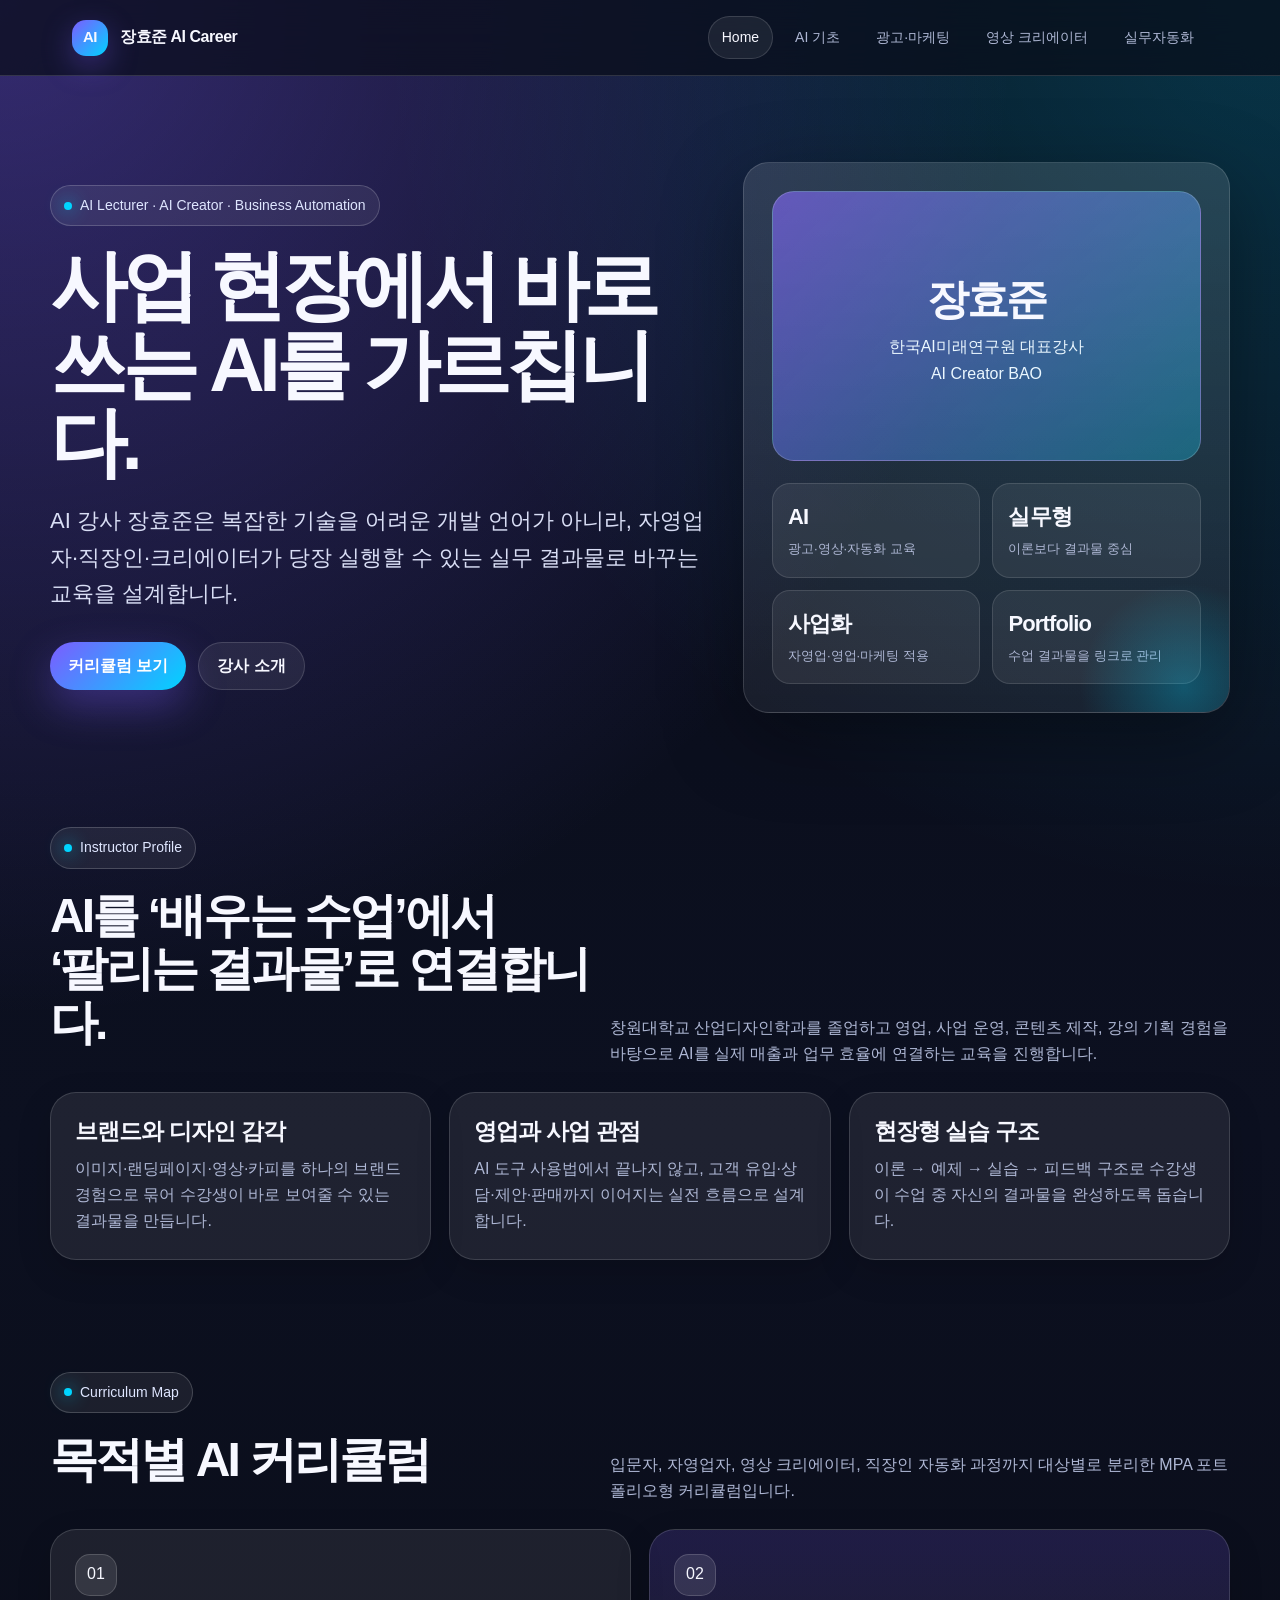
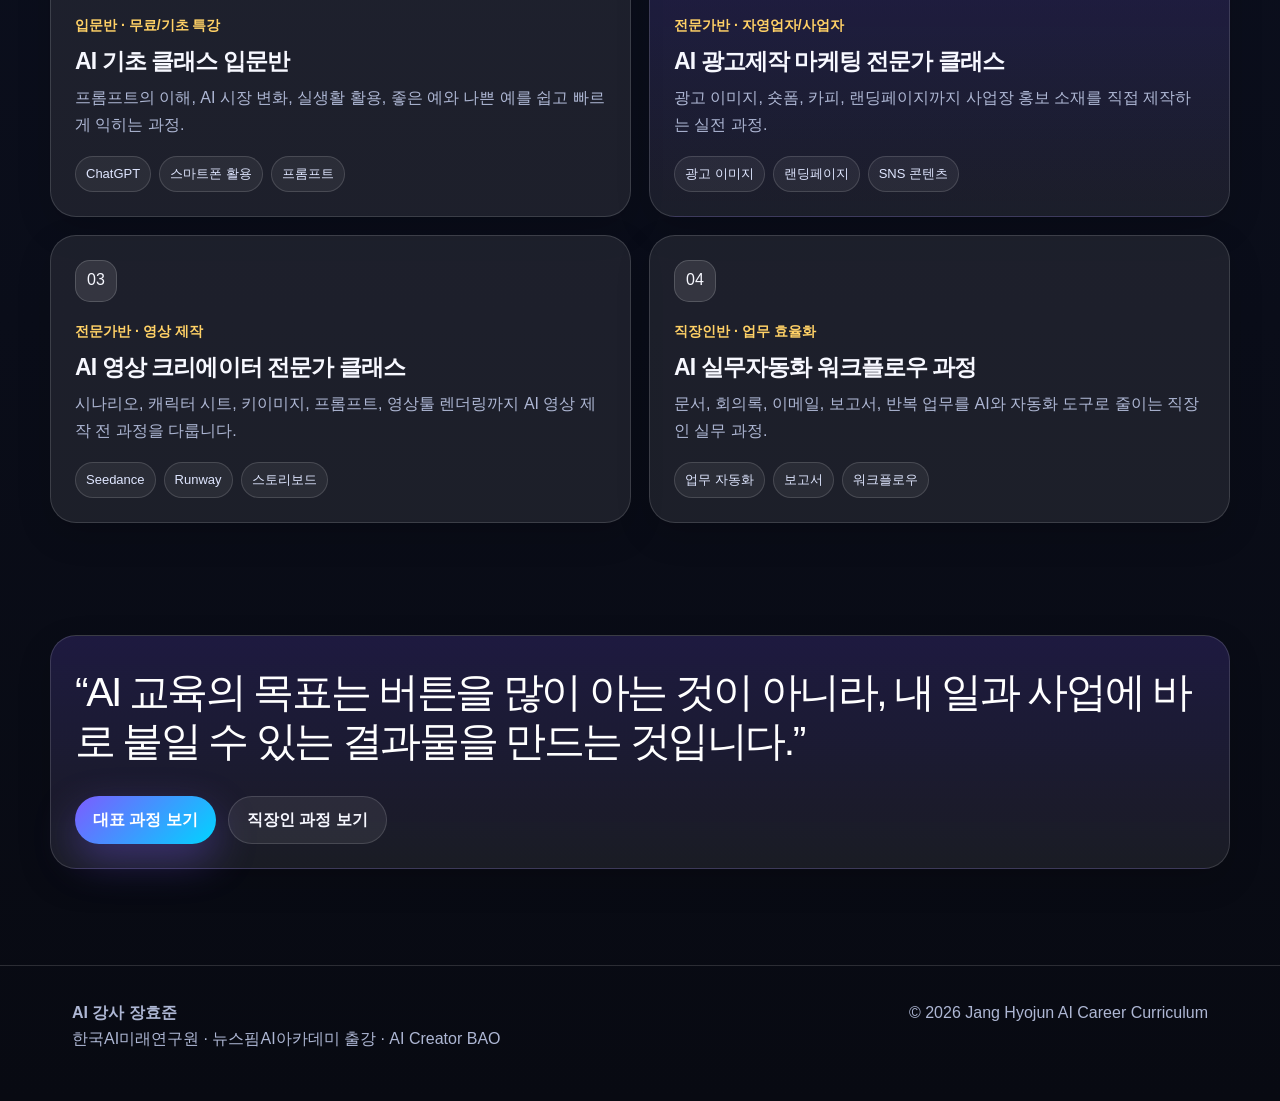
==== index.html @ ce93fe7f "Initial commit" ====
<!doctype html>
<html lang="ko">
<head>
  <meta charset="utf-8">
  <meta name="viewport" content="width=device-width, initial-scale=1">
  <title>AI 강사 장효준 | 커리어 & 커리큘럼 포트폴리오</title>
  <meta name="description" content="AI 강사 장효준의 AI 커리어, 강의 철학, 커리큘럼 포트폴리오 소개 페이지입니다.">
  <link rel="stylesheet" href="assets/css/style.css">
</head>
<body>

<header class="site-header">
  <nav class="nav">
    <a class="brand" href="index.html" aria-label="AI Career Curriculum Home">
      <span class="brand-mark">AI</span>
      <span>장효준 AI Career</span>
    </a>
    <div class="nav-links">
      <a class="active" href="index.html">Home</a>
      <a class="" href="classes/ai-basic/index.html">AI 기초</a>
      <a class="" href="classes/ai-ad-marketing/index.html">광고·마케팅</a>
      <a class="" href="classes/ai-video-creator/index.html">영상 크리에이터</a>
      <a class="" href="classes/ai-workflow/index.html">실무자동화</a>
    </div>
  </nav>
</header>
<main>
  <section class="container hero">
    <div>
      <span class="kicker">AI Lecturer · AI Creator · Business Automation</span>
      <h1>사업 현장에서 바로 쓰는 AI를 가르칩니다.</h1>
      <p class="lead">AI 강사 장효준은 복잡한 기술을 어려운 개발 언어가 아니라, 자영업자·직장인·크리에이터가 당장 실행할 수 있는 실무 결과물로 바꾸는 교육을 설계합니다.</p>
      <div class="hero-actions">
        <a class="btn primary" href="#courses">커리큘럼 보기</a>
        <a class="btn" href="#profile">강사 소개</a>
      </div>
    </div>
    <aside class="hero-card">
      <div class="profile-photo">
        <div>
          <strong>장효준</strong>
          <span>한국AI미래연구원 대표강사<br>AI Creator BAO</span>
        </div>
      </div>
      <div class="stat-grid">
        <div class="stat"><b>AI</b><span>광고·영상·자동화 교육</span></div>
        <div class="stat"><b>실무형</b><span>이론보다 결과물 중심</span></div>
        <div class="stat"><b>사업화</b><span>자영업·영업·마케팅 적용</span></div>
        <div class="stat"><b>Portfolio</b><span>수업 결과물을 링크로 관리</span></div>
      </div>
    </aside>
  </section>

  <section class="container section" id="profile">
    <div class="section-head">
      <div>
        <span class="kicker">Instructor Profile</span>
        <h2>AI를 ‘배우는 수업’에서<br>‘팔리는 결과물’로 연결합니다.</h2>
      </div>
      <p>창원대학교 산업디자인학과를 졸업하고 영업, 사업 운영, 콘텐츠 제작, 강의 기획 경험을 바탕으로 AI를 실제 매출과 업무 효율에 연결하는 교육을 진행합니다.</p>
    </div>
    <div class="grid-3">
      <article class="card">
        <h3>브랜드와 디자인 감각</h3>
        <p>이미지·랜딩페이지·영상·카피를 하나의 브랜드 경험으로 묶어 수강생이 바로 보여줄 수 있는 결과물을 만듭니다.</p>
      </article>
      <article class="card">
        <h3>영업과 사업 관점</h3>
        <p>AI 도구 사용법에서 끝나지 않고, 고객 유입·상담·제안·판매까지 이어지는 실전 흐름으로 설계합니다.</p>
      </article>
      <article class="card">
        <h3>현장형 실습 구조</h3>
        <p>이론 → 예제 → 실습 → 피드백 구조로 수강생이 수업 중 자신의 결과물을 완성하도록 돕습니다.</p>
      </article>
    </div>
  </section>

  <section class="container section" id="courses">
    <div class="section-head">
      <div>
        <span class="kicker">Curriculum Map</span>
        <h2>목적별 AI 커리큘럼</h2>
      </div>
      <p>입문자, 자영업자, 영상 크리에이터, 직장인 자동화 과정까지 대상별로 분리한 MPA 포트폴리오형 커리큘럼입니다.</p>
    </div>
    <div class="grid-2">
      <a class="card course-card" href="classes/ai-basic/index.html">
        <div>
          <div class="course-number">01</div>
          <div class="course-meta">입문반 · 무료/기초 특강</div>
          <h3>AI 기초 클래스 입문반</h3>
          <p>프롬프트의 이해, AI 시장 변화, 실생활 활용, 좋은 예와 나쁜 예를 쉽고 빠르게 익히는 과정.</p>
        </div>
        <div class="tag-row"><span class="tag">ChatGPT</span><span class="tag">스마트폰 활용</span><span class="tag">프롬프트</span></div>
      </a>
      <a class="card course-card highlight" href="classes/ai-ad-marketing/index.html">
        <div>
          <div class="course-number">02</div>
          <div class="course-meta">전문가반 · 자영업자/사업자</div>
          <h3>AI 광고제작 마케팅 전문가 클래스</h3>
          <p>광고 이미지, 숏폼, 카피, 랜딩페이지까지 사업장 홍보 소재를 직접 제작하는 실전 과정.</p>
        </div>
        <div class="tag-row"><span class="tag">광고 이미지</span><span class="tag">랜딩페이지</span><span class="tag">SNS 콘텐츠</span></div>
      </a>
      <a class="card course-card" href="classes/ai-video-creator/index.html">
        <div>
          <div class="course-number">03</div>
          <div class="course-meta">전문가반 · 영상 제작</div>
          <h3>AI 영상 크리에이터 전문가 클래스</h3>
          <p>시나리오, 캐릭터 시트, 키이미지, 프롬프트, 영상툴 렌더링까지 AI 영상 제작 전 과정을 다룹니다.</p>
        </div>
        <div class="tag-row"><span class="tag">Seedance</span><span class="tag">Runway</span><span class="tag">스토리보드</span></div>
      </a>
      <a class="card course-card" href="classes/ai-workflow/index.html">
        <div>
          <div class="course-number">04</div>
          <div class="course-meta">직장인반 · 업무 효율화</div>
          <h3>AI 실무자동화 워크플로우 과정</h3>
          <p>문서, 회의록, 이메일, 보고서, 반복 업무를 AI와 자동화 도구로 줄이는 직장인 실무 과정.</p>
        </div>
        <div class="tag-row"><span class="tag">업무 자동화</span><span class="tag">보고서</span><span class="tag">워크플로우</span></div>
      </a>
    </div>
  </section>

  <section class="container section">
    <div class="card highlight">
      <p class="big-quote">“AI 교육의 목표는 버튼을 많이 아는 것이 아니라, 내 일과 사업에 바로 붙일 수 있는 결과물을 만드는 것입니다.”</p>
      <div class="hero-actions">
        <a class="btn primary" href="classes/ai-ad-marketing/index.html">대표 과정 보기</a>
        <a class="btn" href="classes/ai-workflow/index.html">직장인 과정 보기</a>
      </div>
    </div>
  </section>
</main>

<footer class="footer">
  <div class="footer-inner">
    <div>
      <strong>AI 강사 장효준</strong><br>
      한국AI미래연구원 · 뉴스핌AI아카데미 출강 · AI Creator BAO
    </div>
    <div>© <span data-year></span> Jang Hyojun AI Career Curriculum</div>
  </div>
</footer>
<script src="assets/js/main.js"></script>

</body>
</html>
---- assets/css/style.css ----
:root {
  --bg: #0c1020;
  --bg-soft: #11172b;
  --card: rgba(255,255,255,0.08);
  --card-strong: rgba(255,255,255,0.13);
  --text: #f7f8ff;
  --muted: #aeb7d4;
  --line: rgba(255,255,255,0.14);
  --accent: #7c5cff;
  --accent-2: #00d4ff;
  --accent-3: #ffd166;
  --danger: #ff6b6b;
  --radius: 26px;
  --shadow: 0 24px 80px rgba(0,0,0,0.35);
  --max: 1180px;
}

* { box-sizing: border-box; }
html { scroll-behavior: smooth; }
body {
  margin: 0;
  font-family: Pretendard, -apple-system, BlinkMacSystemFont, "Segoe UI", "Noto Sans KR", Arial, sans-serif;
  color: var(--text);
  background:
    radial-gradient(circle at top left, rgba(124,92,255,0.38), transparent 34%),
    radial-gradient(circle at top right, rgba(0,212,255,0.20), transparent 30%),
    linear-gradient(180deg, #090d1a 0%, #0c1020 42%, #080a12 100%);
  line-height: 1.65;
}
a { color: inherit; text-decoration: none; }
img { max-width: 100%; display: block; }

.site-header {
  position: sticky;
  top: 0;
  z-index: 20;
  backdrop-filter: blur(18px);
  background: rgba(9,13,26,0.72);
  border-bottom: 1px solid var(--line);
}
.nav {
  max-width: var(--max);
  margin: 0 auto;
  padding: 16px 22px;
  display: flex;
  align-items: center;
  justify-content: space-between;
  gap: 20px;
}
.brand {
  display: flex;
  align-items: center;
  gap: 12px;
  font-weight: 800;
  letter-spacing: -0.03em;
}
.brand-mark {
  width: 36px;
  height: 36px;
  border-radius: 14px;
  display: grid;
  place-items: center;
  background: linear-gradient(135deg, var(--accent), var(--accent-2));
  box-shadow: 0 10px 30px rgba(124,92,255,0.35);
  font-size: 15px;
}
.nav-links {
  display: flex;
  align-items: center;
  gap: 8px;
  flex-wrap: wrap;
  justify-content: flex-end;
}
.nav-links a {
  padding: 9px 13px;
  border: 1px solid transparent;
  border-radius: 999px;
  color: var(--muted);
  font-size: 14px;
  transition: 0.2s ease;
}
.nav-links a:hover,
.nav-links a.active {
  color: var(--text);
  border-color: var(--line);
  background: rgba(255,255,255,0.07);
}

.container {
  max-width: var(--max);
  margin: 0 auto;
  padding: 0 22px;
}
.hero {
  padding: 86px 0 58px;
  display: grid;
  grid-template-columns: 1.15fr 0.85fr;
  gap: 34px;
  align-items: center;
}
.hero.compact {
  padding-bottom: 38px;
}
.kicker {
  display: inline-flex;
  align-items: center;
  gap: 8px;
  border: 1px solid rgba(255,255,255,0.18);
  background: rgba(255,255,255,0.07);
  color: #dfe6ff;
  border-radius: 999px;
  padding: 8px 13px;
  font-size: 14px;
  margin-bottom: 20px;
}
.kicker::before {
  content: "";
  width: 8px;
  height: 8px;
  border-radius: 50%;
  background: var(--accent-2);
  box-shadow: 0 0 18px var(--accent-2);
}
h1 {
  margin: 0;
  font-size: clamp(42px, 6vw, 78px);
  line-height: 1.02;
  letter-spacing: -0.07em;
}
h2 {
  margin: 0 0 18px;
  font-size: clamp(30px, 4vw, 48px);
  line-height: 1.12;
  letter-spacing: -0.06em;
}
h3 {
  margin: 0 0 10px;
  font-size: 23px;
  line-height: 1.25;
  letter-spacing: -0.04em;
}
p { margin: 0; color: var(--muted); }
.lead {
  font-size: clamp(18px, 2vw, 22px);
  margin-top: 22px;
  color: #d9def5;
  max-width: 780px;
}
.hero-actions {
  display: flex;
  gap: 12px;
  flex-wrap: wrap;
  margin-top: 30px;
}
.btn {
  display: inline-flex;
  align-items: center;
  justify-content: center;
  min-height: 48px;
  padding: 0 18px;
  border-radius: 999px;
  border: 1px solid var(--line);
  background: rgba(255,255,255,0.07);
  color: var(--text);
  font-weight: 700;
  transition: 0.2s ease;
}
.btn.primary {
  border: 0;
  background: linear-gradient(135deg, var(--accent), var(--accent-2));
  color: white;
  box-shadow: 0 16px 40px rgba(124,92,255,0.35);
}
.btn:hover { transform: translateY(-2px); }

.hero-card {
  border: 1px solid var(--line);
  background: linear-gradient(180deg, rgba(255,255,255,0.12), rgba(255,255,255,0.06));
  border-radius: var(--radius);
  padding: 28px;
  box-shadow: var(--shadow);
  position: relative;
  overflow: hidden;
}
.hero-card::after {
  content: "";
  position: absolute;
  inset: auto -60px -80px auto;
  width: 210px;
  height: 210px;
  border-radius: 999px;
  background: radial-gradient(circle, rgba(0,212,255,0.28), transparent 70%);
}
.profile-photo {
  height: 270px;
  border-radius: 22px;
  background:
    linear-gradient(135deg, rgba(124,92,255,0.55), rgba(0,212,255,0.28)),
    linear-gradient(180deg, rgba(255,255,255,0.12), rgba(255,255,255,0.04));
  border: 1px solid rgba(255,255,255,0.18);
  display: grid;
  place-items: center;
  text-align: center;
  padding: 24px;
  margin-bottom: 22px;
}
.profile-photo strong {
  display: block;
  font-size: 42px;
  letter-spacing: -0.06em;
}
.profile-photo span {
  color: #eaf7ff;
}
.stat-grid {
  display: grid;
  grid-template-columns: repeat(2, minmax(0, 1fr));
  gap: 12px;
}
.stat {
  padding: 15px;
  border-radius: 18px;
  background: rgba(255,255,255,0.07);
  border: 1px solid rgba(255,255,255,0.12);
}
.stat b {
  display: block;
  font-size: 22px;
  letter-spacing: -0.04em;
}
.stat span {
  color: var(--muted);
  font-size: 13px;
}

.section { padding: 56px 0; }
.section-head {
  display: flex;
  align-items: flex-end;
  justify-content: space-between;
  gap: 20px;
  margin-bottom: 24px;
}
.section-head p { max-width: 620px; }
.grid-3 {
  display: grid;
  grid-template-columns: repeat(3, minmax(0, 1fr));
  gap: 18px;
}
.grid-2 {
  display: grid;
  grid-template-columns: repeat(2, minmax(0, 1fr));
  gap: 18px;
}
.card {
  border: 1px solid var(--line);
  background: var(--card);
  border-radius: var(--radius);
  padding: 24px;
  box-shadow: 0 12px 34px rgba(0,0,0,0.16);
}
.card.highlight {
  background: linear-gradient(180deg, rgba(124,92,255,0.18), rgba(255,255,255,0.07));
}
.card p { margin-top: 8px; }
.tag-row {
  display: flex;
  flex-wrap: wrap;
  gap: 8px;
  margin-top: 18px;
}
.tag {
  display: inline-flex;
  align-items: center;
  border-radius: 999px;
  border: 1px solid rgba(255,255,255,0.14);
  background: rgba(255,255,255,0.06);
  color: #dfe6ff;
  padding: 6px 10px;
  font-size: 13px;
}
.course-card {
  min-height: 280px;
  display: flex;
  flex-direction: column;
  justify-content: space-between;
  transition: 0.2s ease;
}
.course-card:hover {
  transform: translateY(-4px);
  background: var(--card-strong);
}
.course-meta {
  color: var(--accent-3);
  font-weight: 800;
  font-size: 14px;
  margin-bottom: 10px;
}
.course-number {
  width: 42px;
  height: 42px;
  display: grid;
  place-items: center;
  border-radius: 15px;
  background: rgba(255,255,255,0.10);
  border: 1px solid rgba(255,255,255,0.16);
  margin-bottom: 18px;
}

.timeline {
  display: grid;
  gap: 12px;
}
.timeline-item {
  display: grid;
  grid-template-columns: 150px 1fr;
  gap: 18px;
  padding: 18px;
  border: 1px solid var(--line);
  background: rgba(255,255,255,0.06);
  border-radius: 20px;
}
.timeline-time {
  color: var(--accent-2);
  font-weight: 800;
}
ul.clean {
  list-style: none;
  padding: 0;
  margin: 16px 0 0;
  display: grid;
  gap: 10px;
}
ul.clean li {
  position: relative;
  padding-left: 24px;
  color: #d7ddf5;
}
ul.clean li::before {
  content: "✓";
  position: absolute;
  left: 0;
  top: 0;
  color: var(--accent-2);
  font-weight: 900;
}
.big-quote {
  font-size: clamp(26px, 3.2vw, 42px);
  line-height: 1.2;
  letter-spacing: -0.06em;
  color: white;
}
.footer {
  border-top: 1px solid var(--line);
  padding: 34px 0 48px;
  margin-top: 40px;
  color: var(--muted);
}
.footer-inner {
  max-width: var(--max);
  margin: 0 auto;
  padding: 0 22px;
  display: flex;
  justify-content: space-between;
  gap: 18px;
  flex-wrap: wrap;
}
.breadcrumb {
  display: flex;
  gap: 8px;
  flex-wrap: wrap;
  color: var(--muted);
  font-size: 14px;
  margin-bottom: 18px;
}
.breadcrumb a { color: #dfe6ff; }
.course-hero-title { max-width: 880px; }
.price-box {
  border: 1px solid rgba(255,255,255,0.16);
  border-radius: 22px;
  padding: 22px;
  background: linear-gradient(135deg, rgba(255,209,102,0.12), rgba(255,255,255,0.06));
}
.price-box strong {
  display: block;
  font-size: 34px;
  letter-spacing: -0.05em;
  color: #fff;
}
.note {
  font-size: 14px;
  color: var(--muted);
  margin-top: 10px;
}

@media (max-width: 900px) {
  .hero { grid-template-columns: 1fr; padding-top: 54px; }
  .grid-3, .grid-2 { grid-template-columns: 1fr; }
  .section-head { display: block; }
  .nav { align-items: flex-start; flex-direction: column; }
  .nav-links { justify-content: flex-start; }
  .timeline-item { grid-template-columns: 1fr; }
}
@media (max-width: 560px) {
  .nav-links a { padding: 7px 10px; font-size: 13px; }
  .hero-card, .card { padding: 20px; }
  .stat-grid { grid-template-columns: 1fr; }
}
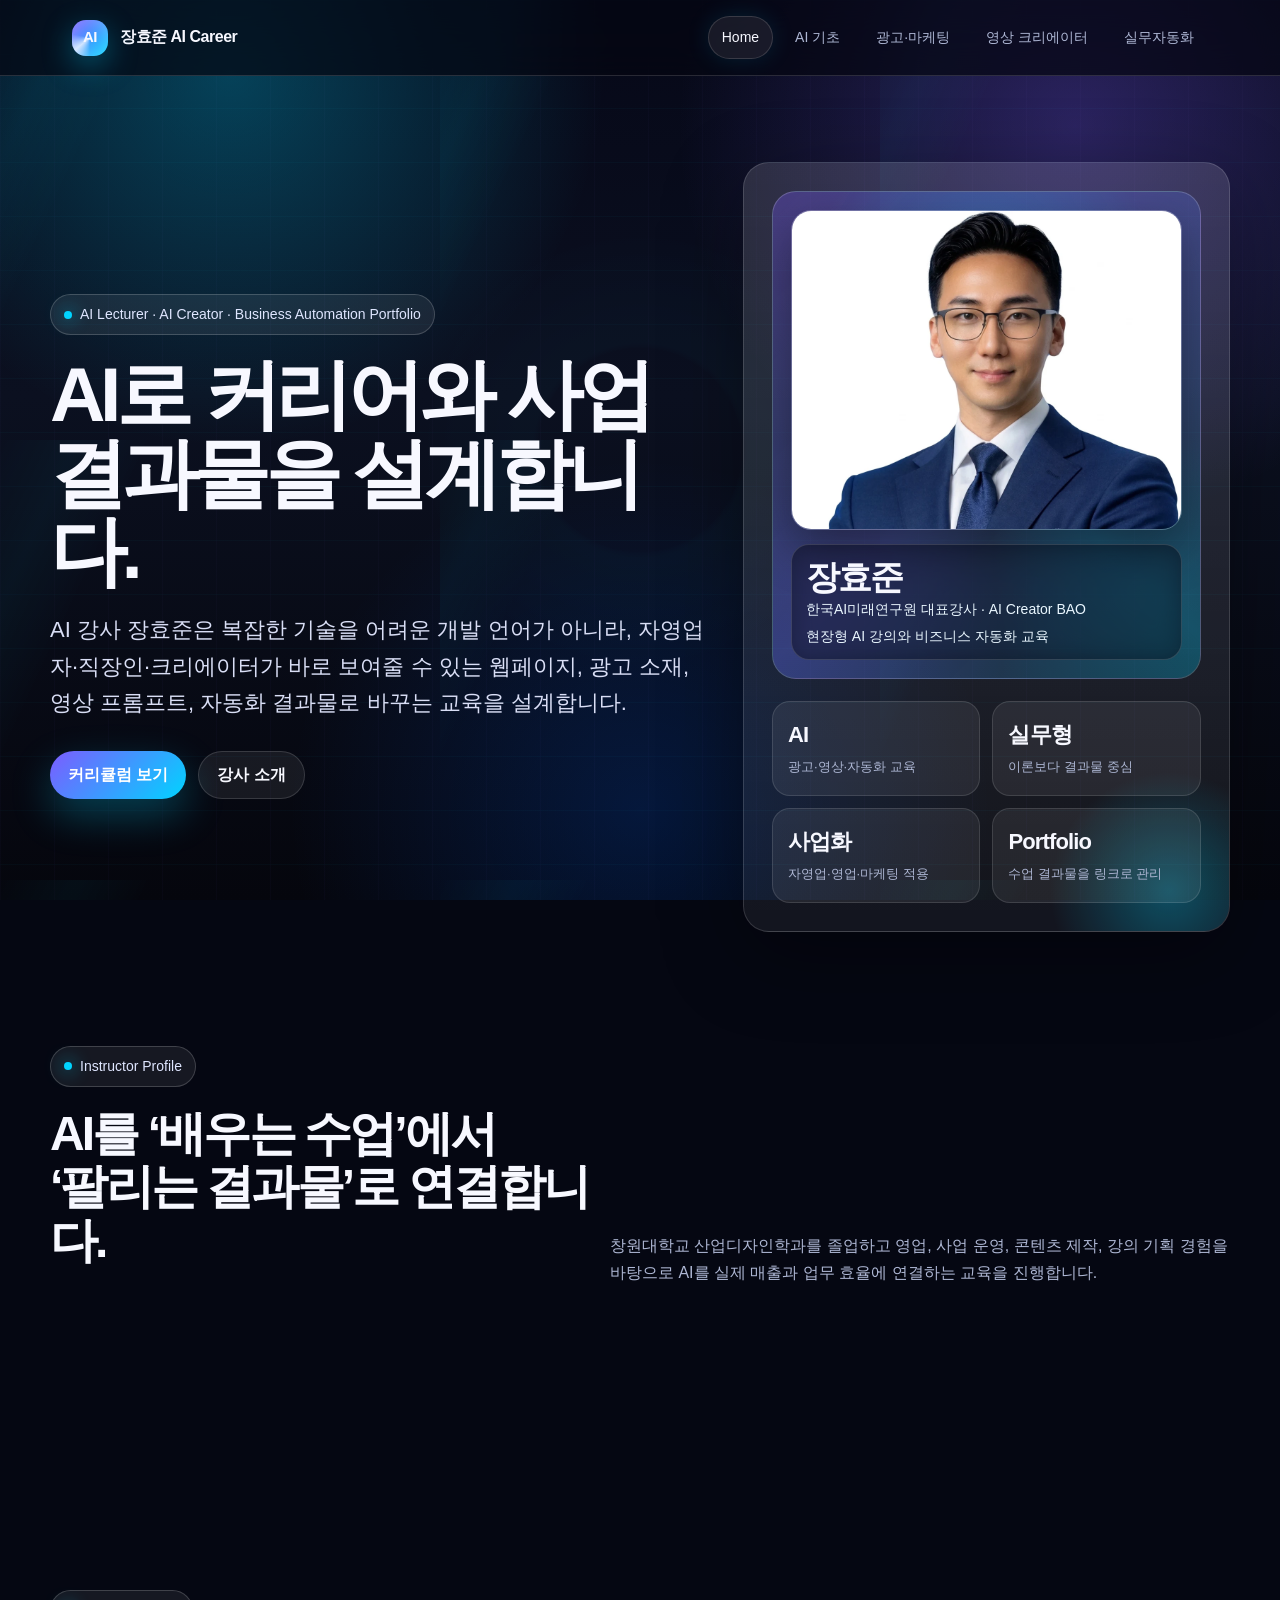
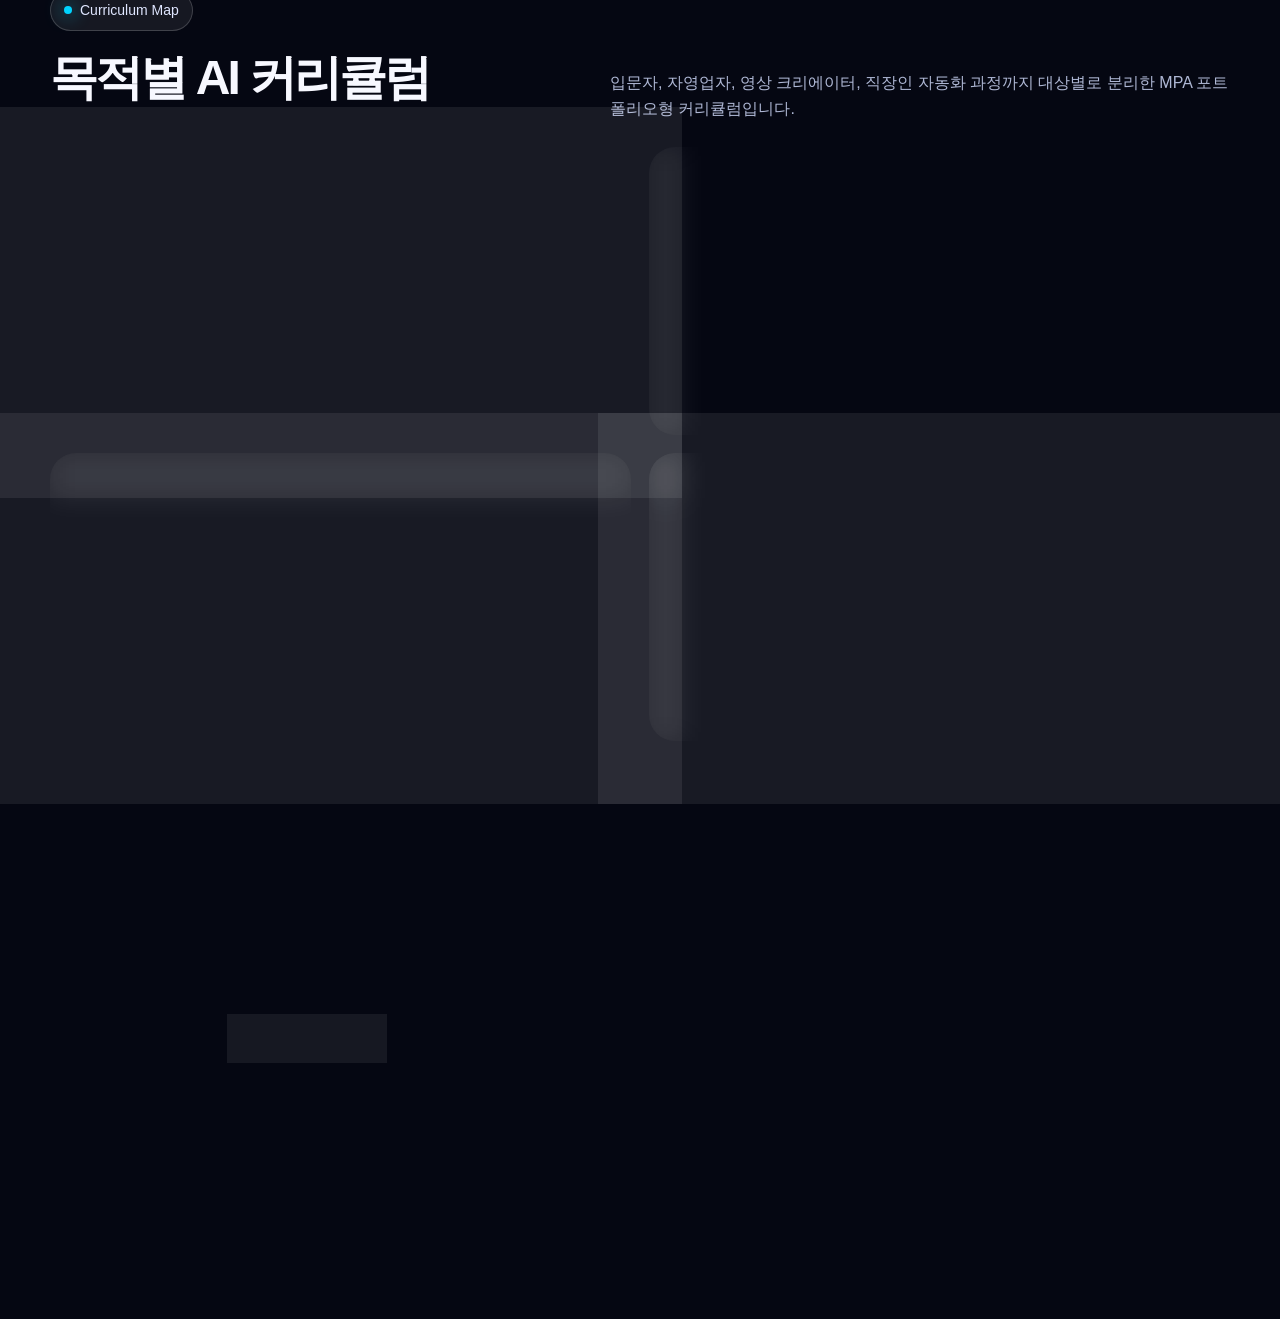
==== commit 965683e0: "changed effect" ====
--- a/index.html
+++ b/index.html
@@ -27,9 +27,9 @@
 <main>
   <section class="container hero">
     <div>
-      <span class="kicker">AI Lecturer · AI Creator · Business Automation</span>
-      <h1>사업 현장에서 바로 쓰는 AI를 가르칩니다.</h1>
-      <p class="lead">AI 강사 장효준은 복잡한 기술을 어려운 개발 언어가 아니라, 자영업자·직장인·크리에이터가 당장 실행할 수 있는 실무 결과물로 바꾸는 교육을 설계합니다.</p>
+      <span class="kicker">AI Lecturer · AI Creator · Business Automation Portfolio</span>
+      <h1>AI로 커리어와 사업 결과물을 설계합니다.</h1>
+      <p class="lead">AI 강사 장효준은 복잡한 기술을 어려운 개발 언어가 아니라, 자영업자·직장인·크리에이터가 바로 보여줄 수 있는 웹페이지, 광고 소재, 영상 프롬프트, 자동화 결과물로 바꾸는 교육을 설계합니다.</p>
       <div class="hero-actions">
         <a class="btn primary" href="#courses">커리큘럼 보기</a>
         <a class="btn" href="#profile">강사 소개</a>
@@ -37,9 +37,10 @@
     </div>
     <aside class="hero-card">
       <div class="profile-photo">
-        <div>
+        <img src="assets/images/jang-hyojun-profile.webp" alt="AI 강사 장효준 대표사진">
+        <div class="profile-caption">
           <strong>장효준</strong>
-          <span>한국AI미래연구원 대표강사<br>AI Creator BAO</span>
+          <span>한국AI미래연구원 대표강사 · AI Creator BAO<br>현장형 AI 강의와 비즈니스 자동화 교육</span>
         </div>
       </div>
       <div class="stat-grid">
--- a/assets/css/style.css
+++ b/assets/css/style.css
@@ -1,15 +1,15 @@
 :root {
-  --bg: #0c1020;
-  --bg-soft: #11172b;
+  --bg: #050712;
+  --bg-soft: #0d1326;
   --card: rgba(255,255,255,0.08);
-  --card-strong: rgba(255,255,255,0.13);
+  --card-strong: rgba(255,255,255,0.14);
   --text: #f7f8ff;
   --muted: #aeb7d4;
   --line: rgba(255,255,255,0.14);
   --accent: #7c5cff;
   --accent-2: #00d4ff;
   --accent-3: #ffd166;
-  --danger: #ff6b6b;
+  --blue-glow: #28c8ff;
   --radius: 26px;
   --shadow: 0 24px 80px rgba(0,0,0,0.35);
   --max: 1180px;
@@ -19,14 +19,61 @@
 html { scroll-behavior: smooth; }
 body {
   margin: 0;
+  min-height: 100vh;
   font-family: Pretendard, -apple-system, BlinkMacSystemFont, "Segoe UI", "Noto Sans KR", Arial, sans-serif;
   color: var(--text);
+  background: #050712;
+  line-height: 1.65;
+  overflow-x: hidden;
+  isolation: isolate;
+}
+body::before,
+body::after {
+  content: "";
+  position: fixed;
+  inset: 0;
+  pointer-events: none;
+  z-index: -2;
+}
+body::before {
   background:
-    radial-gradient(circle at top left, rgba(124,92,255,0.38), transparent 34%),
-    radial-gradient(circle at top right, rgba(0,212,255,0.20), transparent 30%),
-    linear-gradient(180deg, #090d1a 0%, #0c1020 42%, #080a12 100%);
-  line-height: 1.65;
-}
+    radial-gradient(circle at 18% 8%, rgba(0,212,255,0.28), transparent 28%),
+    radial-gradient(circle at 84% 14%, rgba(124,92,255,0.30), transparent 30%),
+    radial-gradient(circle at 50% 90%, rgba(0,96,255,0.18), transparent 34%),
+    linear-gradient(180deg, #060818 0%, #0b1020 44%, #05060d 100%);
+  animation: aiAurora 10s ease-in-out infinite alternate;
+}
+body::after {
+  z-index: -1;
+  opacity: 0.34;
+  background-image:
+    linear-gradient(115deg, transparent 0%, rgba(0,212,255,0.11) 12%, transparent 23%),
+    linear-gradient(rgba(0,212,255,0.07) 1px, transparent 1px),
+    linear-gradient(90deg, rgba(124,92,255,0.06) 1px, transparent 1px),
+    radial-gradient(circle at 50% 50%, transparent 0 16%, rgba(0,212,255,0.05) 17%, transparent 34%);
+  background-size: 440px 440px, 54px 54px, 54px 54px, 900px 900px;
+  background-position: 0 0, 0 0, 0 0, center;
+  animation: aiGridFlow 16s linear infinite;
+  mix-blend-mode: screen;
+}
+body.is-loaded main,
+body.is-loaded footer,
+body.is-loaded .site-header { animation: pageEnter 0.75s cubic-bezier(.2,.9,.2,1) both; }
+
+@keyframes aiAurora {
+  0% { filter: hue-rotate(0deg) brightness(1); transform: scale(1); }
+  50% { filter: hue-rotate(16deg) brightness(1.08); }
+  100% { filter: hue-rotate(-12deg) brightness(0.98); transform: scale(1.04); }
+}
+@keyframes aiGridFlow {
+  0% { background-position: -240px -140px, 0 0, 0 0, center; }
+  100% { background-position: 280px 180px, 0 54px, 54px 0, center; }
+}
+@keyframes pageEnter {
+  from { opacity: 0; transform: translateY(18px) scale(0.985); filter: blur(10px); }
+  to { opacity: 1; transform: translateY(0) scale(1); filter: blur(0); }
+}
+
 a { color: inherit; text-decoration: none; }
 img { max-width: 100%; display: block; }
 
@@ -35,7 +82,7 @@
   top: 0;
   z-index: 20;
   backdrop-filter: blur(18px);
-  background: rgba(9,13,26,0.72);
+  background: rgba(5,7,18,0.70);
   border-bottom: 1px solid var(--line);
 }
 .nav {
@@ -61,9 +108,21 @@
   display: grid;
   place-items: center;
   background: linear-gradient(135deg, var(--accent), var(--accent-2));
-  box-shadow: 0 10px 30px rgba(124,92,255,0.35);
+  box-shadow: 0 10px 30px rgba(0,212,255,0.35), inset 0 0 18px rgba(255,255,255,0.25);
   font-size: 15px;
-}
+  position: relative;
+  overflow: hidden;
+}
+.brand-mark::after {
+  content: "";
+  position: absolute;
+  inset: -45%;
+  background: conic-gradient(from 180deg, transparent, rgba(255,255,255,0.75), transparent 28%);
+  animation: spin 3.8s linear infinite;
+}
+.brand-mark { isolation: isolate; }
+.brand-mark::after { z-index: -1; }
+@keyframes spin { to { transform: rotate(360deg); } }
 .nav-links {
   display: flex;
   align-items: center;
@@ -83,7 +142,8 @@
 .nav-links a.active {
   color: var(--text);
   border-color: var(--line);
-  background: rgba(255,255,255,0.07);
+  background: rgba(255,255,255,0.08);
+  box-shadow: 0 0 24px rgba(0,212,255,0.12);
 }
 
 .container {
@@ -98,9 +158,7 @@
   gap: 34px;
   align-items: center;
 }
-.hero.compact {
-  padding-bottom: 38px;
-}
+.hero.compact { padding-bottom: 38px; }
 .kicker {
   display: inline-flex;
   align-items: center;
@@ -112,6 +170,7 @@
   padding: 8px 13px;
   font-size: 14px;
   margin-bottom: 20px;
+  backdrop-filter: blur(12px);
 }
 .kicker::before {
   content: "";
@@ -120,7 +179,9 @@
   border-radius: 50%;
   background: var(--accent-2);
   box-shadow: 0 0 18px var(--accent-2);
-}
+  animation: pulseDot 1.7s ease-in-out infinite;
+}
+@keyframes pulseDot { 0%,100% { transform: scale(1); opacity: .9; } 50% { transform: scale(1.7); opacity: .45; } }
 h1 {
   margin: 0;
   font-size: clamp(42px, 6vw, 78px);
@@ -164,58 +225,103 @@
   color: var(--text);
   font-weight: 700;
   transition: 0.2s ease;
+  backdrop-filter: blur(10px);
 }
 .btn.primary {
   border: 0;
   background: linear-gradient(135deg, var(--accent), var(--accent-2));
   color: white;
-  box-shadow: 0 16px 40px rgba(124,92,255,0.35);
-}
-.btn:hover { transform: translateY(-2px); }
+  box-shadow: 0 16px 40px rgba(0,212,255,0.28);
+}
+.btn:hover { transform: translateY(-2px); box-shadow: 0 0 28px rgba(0,212,255,0.20); }
 
 .hero-card {
   border: 1px solid var(--line);
-  background: linear-gradient(180deg, rgba(255,255,255,0.12), rgba(255,255,255,0.06));
+  background: linear-gradient(180deg, rgba(255,255,255,0.13), rgba(255,255,255,0.06));
   border-radius: var(--radius);
   padding: 28px;
   box-shadow: var(--shadow);
   position: relative;
   overflow: hidden;
+  backdrop-filter: blur(16px);
+}
+.hero-card::before {
+  content: "";
+  position: absolute;
+  inset: -2px;
+  border-radius: inherit;
+  padding: 1px;
+  background: linear-gradient(135deg, rgba(0,212,255,0.58), transparent 32%, rgba(124,92,255,0.44));
+  -webkit-mask: linear-gradient(#000 0 0) content-box, linear-gradient(#000 0 0);
+  -webkit-mask-composite: xor;
+  mask-composite: exclude;
+  pointer-events: none;
 }
 .hero-card::after {
   content: "";
   position: absolute;
   inset: auto -60px -80px auto;
-  width: 210px;
-  height: 210px;
-  border-radius: 999px;
-  background: radial-gradient(circle, rgba(0,212,255,0.28), transparent 70%);
-}
+  width: 240px;
+  height: 240px;
+  border-radius: 999px;
+  background: radial-gradient(circle, rgba(0,212,255,0.30), transparent 70%);
+  animation: floatGlow 5.8s ease-in-out infinite alternate;
+}
+@keyframes floatGlow { from { transform: translate(0,0) scale(1); } to { transform: translate(-26px,-18px) scale(1.15); } }
 .profile-photo {
-  height: 270px;
-  border-radius: 22px;
+  position: relative;
+  min-height: 420px;
+  border-radius: 24px;
   background:
-    linear-gradient(135deg, rgba(124,92,255,0.55), rgba(0,212,255,0.28)),
-    linear-gradient(180deg, rgba(255,255,255,0.12), rgba(255,255,255,0.04));
+    radial-gradient(circle at 50% 18%, rgba(0,212,255,0.24), transparent 38%),
+    linear-gradient(135deg, rgba(124,92,255,0.32), rgba(0,212,255,0.14));
   border: 1px solid rgba(255,255,255,0.18);
-  display: grid;
-  place-items: center;
-  text-align: center;
-  padding: 24px;
+  padding: 18px;
   margin-bottom: 22px;
-}
-.profile-photo strong {
+  overflow: hidden;
+}
+.profile-photo::before {
+  content: "";
+  position: absolute;
+  inset: -30%;
+  background: conic-gradient(from 90deg, transparent, rgba(0,212,255,0.23), transparent 24%, rgba(124,92,255,0.22), transparent 50%);
+  animation: spin 8s linear infinite;
+  opacity: .7;
+}
+.profile-photo img {
+  position: relative;
+  z-index: 1;
+  width: 100%;
+  height: 320px;
+  object-fit: cover;
+  object-position: center top;
+  border-radius: 20px;
+  box-shadow: 0 18px 46px rgba(0,0,0,0.36);
+  border: 1px solid rgba(255,255,255,0.24);
+}
+.profile-caption {
+  position: relative;
+  z-index: 2;
+  margin-top: 14px;
+  padding: 14px 14px 10px;
+  border-radius: 18px;
+  background: rgba(5,7,18,0.56);
+  border: 1px solid rgba(255,255,255,0.14);
+  backdrop-filter: blur(12px);
+}
+.profile-caption strong {
   display: block;
-  font-size: 42px;
+  font-size: 34px;
+  line-height: 1.1;
   letter-spacing: -0.06em;
 }
-.profile-photo span {
-  color: #eaf7ff;
-}
+.profile-caption span { color: #eaf7ff; font-size: 14px; }
 .stat-grid {
   display: grid;
   grid-template-columns: repeat(2, minmax(0, 1fr));
   gap: 12px;
+  position: relative;
+  z-index: 2;
 }
 .stat {
   padding: 15px;
@@ -258,10 +364,9 @@
   border-radius: var(--radius);
   padding: 24px;
   box-shadow: 0 12px 34px rgba(0,0,0,0.16);
-}
-.card.highlight {
-  background: linear-gradient(180deg, rgba(124,92,255,0.18), rgba(255,255,255,0.07));
-}
+  backdrop-filter: blur(14px);
+}
+.card.highlight { background: linear-gradient(180deg, rgba(124,92,255,0.18), rgba(255,255,255,0.07)); }
 .card p { margin-top: 8px; }
 .tag-row {
   display: flex;
@@ -285,11 +390,22 @@
   flex-direction: column;
   justify-content: space-between;
   transition: 0.2s ease;
-}
-.course-card:hover {
-  transform: translateY(-4px);
-  background: var(--card-strong);
-}
+  position: relative;
+  overflow: hidden;
+}
+.course-card::after {
+  content: "";
+  position: absolute;
+  inset: auto auto -80px -80px;
+  width: 180px;
+  height: 180px;
+  border-radius: 999px;
+  background: radial-gradient(circle, rgba(0,212,255,0.14), transparent 70%);
+  opacity: 0;
+  transition: .25s ease;
+}
+.course-card:hover { transform: translateY(-4px); background: var(--card-strong); }
+.course-card:hover::after { opacity: 1; transform: translate(20px,-14px); }
 .course-meta {
   color: var(--accent-3);
   font-weight: 800;
@@ -306,11 +422,7 @@
   border: 1px solid rgba(255,255,255,0.16);
   margin-bottom: 18px;
 }
-
-.timeline {
-  display: grid;
-  gap: 12px;
-}
+.timeline { display: grid; gap: 12px; }
 .timeline-item {
   display: grid;
   grid-template-columns: 150px 1fr;
@@ -319,11 +431,9 @@
   border: 1px solid var(--line);
   background: rgba(255,255,255,0.06);
   border-radius: 20px;
-}
-.timeline-time {
-  color: var(--accent-2);
-  font-weight: 800;
-}
+  backdrop-filter: blur(12px);
+}
+.timeline-time { color: var(--accent-2); font-weight: 800; }
 ul.clean {
   list-style: none;
   padding: 0;
@@ -355,6 +465,7 @@
   padding: 34px 0 48px;
   margin-top: 40px;
   color: var(--muted);
+  backdrop-filter: blur(10px);
 }
 .footer-inner {
   max-width: var(--max);
@@ -380,6 +491,7 @@
   border-radius: 22px;
   padding: 22px;
   background: linear-gradient(135deg, rgba(255,209,102,0.12), rgba(255,255,255,0.06));
+  backdrop-filter: blur(14px);
 }
 .price-box strong {
   display: block;
@@ -387,10 +499,93 @@
   letter-spacing: -0.05em;
   color: #fff;
 }
-.note {
-  font-size: 14px;
-  color: var(--muted);
-  margin-top: 10px;
+.note { font-size: 14px; color: var(--muted); margin-top: 10px; }
+
+.click-flash {
+  position: fixed;
+  width: 18px;
+  height: 18px;
+  left: var(--x);
+  top: var(--y);
+  border-radius: 999px;
+  transform: translate(-50%, -50%);
+  pointer-events: none;
+  z-index: 1000;
+  background: rgba(0,212,255,0.88);
+  box-shadow:
+    0 0 18px rgba(0,212,255,0.95),
+    0 0 42px rgba(0,128,255,0.75),
+    0 0 90px rgba(124,92,255,0.45);
+  animation: blueClickFlash 650ms ease-out forwards;
+}
+.click-flash::before,
+.click-flash::after {
+  content: "";
+  position: absolute;
+  inset: -16px;
+  border-radius: 999px;
+  border: 1px solid rgba(0,212,255,0.85);
+}
+.click-flash::after {
+  inset: -34px;
+  border-color: rgba(124,92,255,0.55);
+}
+@keyframes blueClickFlash {
+  0% { opacity: 1; transform: translate(-50%, -50%) scale(.25); filter: blur(0); }
+  45% { opacity: .9; }
+  100% { opacity: 0; transform: translate(-50%, -50%) scale(8.5); filter: blur(3px); }
+}
+
+.wormhole-transition {
+  position: fixed;
+  inset: 0;
+  z-index: 9999;
+  pointer-events: none;
+  opacity: 0;
+  visibility: hidden;
+  background:
+    radial-gradient(circle at center, #000 0 7%, rgba(0,0,0,0.96) 8% 13%, rgba(0,212,255,0.32) 14% 16%, rgba(124,92,255,0.18) 20%, rgba(0,0,0,0.92) 52%, #000 100%);
+  transition: opacity .22s ease, visibility .22s ease;
+  overflow: hidden;
+}
+.wormhole-transition::before {
+  content: "";
+  position: absolute;
+  inset: -35%;
+  background:
+    conic-gradient(from 0deg, transparent, rgba(0,212,255,0.8), transparent 13%, rgba(124,92,255,0.75), transparent 26%, rgba(255,255,255,0.28), transparent 36%);
+  animation: wormSpin 0.82s cubic-bezier(.2,.9,.2,1) infinite;
+  filter: blur(2px);
+}
+.wormhole-transition::after {
+  content: "";
+  position: absolute;
+  inset: 0;
+  background:
+    repeating-radial-gradient(circle at center, transparent 0 24px, rgba(0,212,255,0.10) 26px 28px, transparent 30px 46px),
+    radial-gradient(circle at center, #000 0 3%, transparent 4% 100%);
+  animation: tunnelZoom 0.86s cubic-bezier(.2,.9,.2,1) forwards;
+}
+body.transition-out .wormhole-transition {
+  opacity: 1;
+  visibility: visible;
+}
+body.transition-out main,
+body.transition-out footer,
+body.transition-out .site-header {
+  animation: suckedIntoBlackhole .82s cubic-bezier(.8,0,.2,1) forwards;
+  transform-origin: center center;
+}
+@keyframes wormSpin { to { transform: rotate(360deg) scale(1.08); } }
+@keyframes tunnelZoom {
+  0% { transform: scale(0.65); opacity: .2; filter: blur(0); }
+  55% { opacity: 1; }
+  100% { transform: scale(2.85); opacity: .95; filter: blur(1px); }
+}
+@keyframes suckedIntoBlackhole {
+  0% { transform: scale(1) rotate(0deg); opacity: 1; filter: blur(0); }
+  65% { transform: scale(.55) rotate(6deg); opacity: .7; filter: blur(8px); }
+  100% { transform: scale(.03) rotate(35deg); opacity: 0; filter: blur(18px); }
 }
 
 @media (max-width: 900px) {
@@ -400,9 +595,16 @@
   .nav { align-items: flex-start; flex-direction: column; }
   .nav-links { justify-content: flex-start; }
   .timeline-item { grid-template-columns: 1fr; }
+  .profile-photo { min-height: auto; }
+  .profile-photo img { height: min(72vw, 440px); }
 }
 @media (max-width: 560px) {
   .nav-links a { padding: 7px 10px; font-size: 13px; }
   .hero-card, .card { padding: 20px; }
   .stat-grid { grid-template-columns: 1fr; }
-}
+  h1 { letter-spacing: -0.06em; }
+}
+@media (prefers-reduced-motion: reduce) {
+  *, *::before, *::after { animation-duration: 0.001ms !important; animation-iteration-count: 1 !important; scroll-behavior: auto !important; transition-duration: 0.001ms !important; }
+  .wormhole-transition, .click-flash { display: none !important; }
+}
